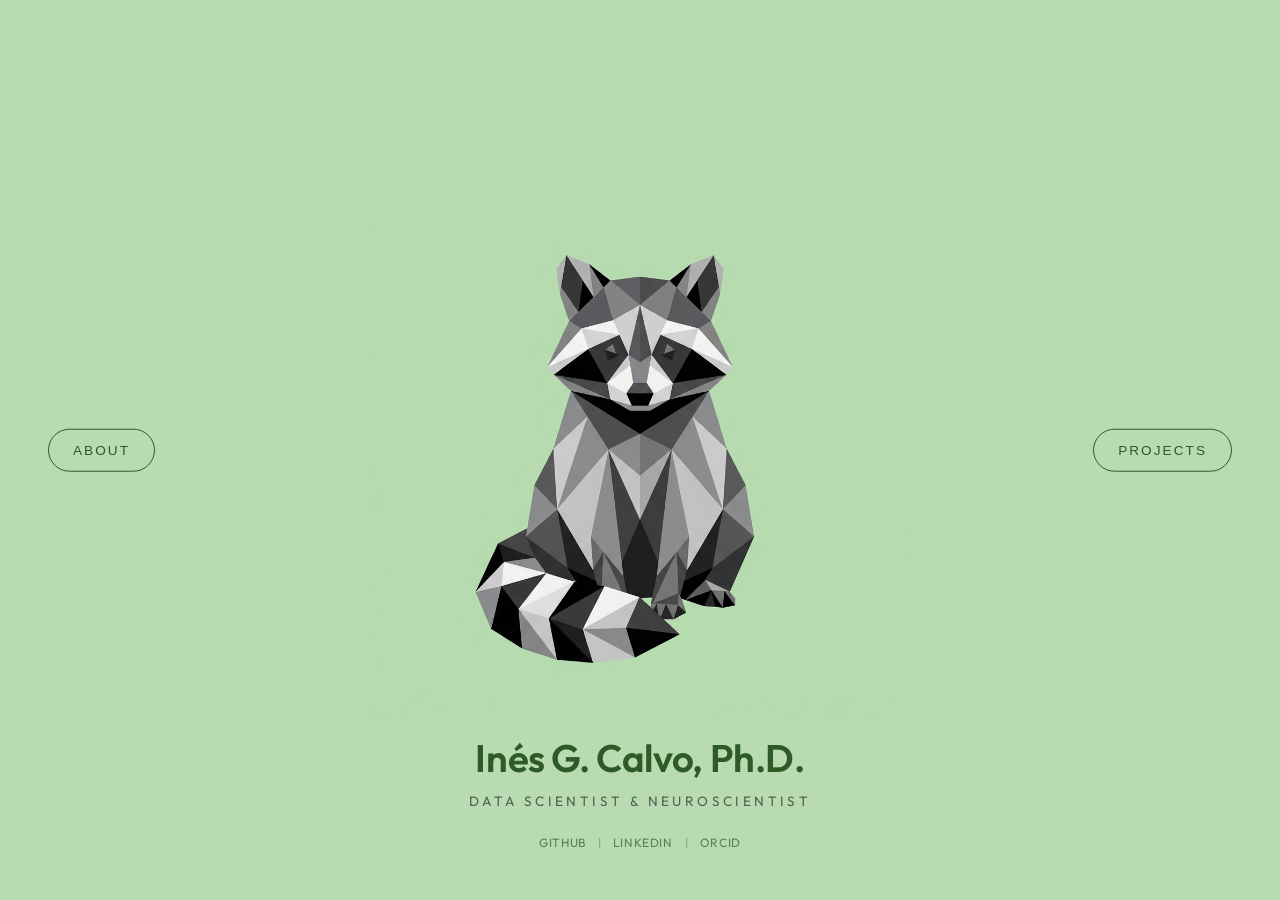
==== index.html @ 7e0a97ea "correct background" ====
<!DOCTYPE html>
<html lang="en">
<head>
  <meta charset="UTF-8">
  <meta name="viewport" content="width=device-width, initial-scale=1.0">
  <meta name="author" content="Inés G. Calvo">
  <meta name="description" content="Inés González Calvo — Data Scientist & Neuroscientist. Interactive Minimalist Portfolio.">
  <title>Inés G. Calvo · Data Scientist & Neuroscientist</title>
  <link rel="shortcut icon" href="img/logo_inesgcalvo.png">
  <link rel="stylesheet" href="css/style.css">
</head>
<body>

  <div class="app-container">
    
    <!-- Central Figure -->
    <div class="central-figure">
      <img src="img/raccoon.png" alt="Geometric Raccoon" class="raccoon-img">
    </div>

    <!-- UI Elements -->
    <div class="ui-overlay">
      <button class="ui-btn btn-left" id="open-about">About</button>
      <button class="ui-btn btn-right" id="open-projects">Projects</button>
      
      <div class="bottom-info">
        <h1 class="name-title">Inés G. Calvo, Ph.D.</h1>
        <p class="sub-title">Data Scientist & Neuroscientist</p>
        <nav class="social-links">
          <a href="https://github.com/inesgcalvo" target="_blank" class="social-link">GitHub</a>
          <span class="separator">|</span>
          <a href="https://www.linkedin.com/in/ines-g-calvo" target="_blank" class="social-link">LinkedIn</a>
          <span class="separator">|</span>
          <a href="https://orcid.org/0000-0002-2652-2160" target="_blank" class="social-link">ORCID</a>
        </nav>
      </div>
    </div>

  </div>

  <!-- About Panel -->
  <div class="info-panel" id="panel-about">
    <div class="panel-content">
      <button class="close-panel">&times;</button>
      <h2 class="panel-title">About Me</h2>
      <div class="panel-text" style="text-align: center;">
        <p class="lead-text">I have always been fascinated by neurons, their complexity and the way they connect to form intricate networks.</p>
        <p style="margin-top: 1rem;">Over the years, I have enjoyed producing, analyzing, and ultimately publishing data on synapses — the structures that enable communication between neurons. In 2023, I moved into industry to continue pursuing my passion: research involving structured and unstructured data.</p>
        <p style="margin-top: 1rem;">My work combines deep neuroscience expertise with modern machine learning, allowing me to bridge the worlds of academic research and applied AI.</p>
      </div>
    </div>
  </div>

  <!-- Projects Panel -->
  <div class="info-panel" id="panel-projects">
    <div class="panel-content">
      <button class="close-panel">&times;</button>
      <h2 class="panel-title">Selected Projects</h2>
      <div class="projects-grid">
        <article class="project-item">
          <h4>Neuropapers DB</h4>
          <p>ML model predicting journals for neuroscience publications using TensorFlow.</p>
          <a href="https://github.com/inesgcalvo/neuro_papers_db" target="_blank">View GitHub →</a>
        </article>
        
        <article class="project-item">
          <h4>Dog Breed Identifier</h4>
          <p>Deep learning vision model for identifying dog breeds.</p>
          <a href="https://github.com/inesgcalvo/dog_image_classification" target="_blank">View GitHub →</a>
        </article>
        
        <article class="project-item">
          <h4>Price Prediction</h4>
          <p>Regression model for heavy machinery auction prices.</p>
          <a href="https://github.com/inesgcalvo/Bulldozer_price_prediction" target="_blank">View GitHub →</a>
        </article>
      </div>
    </div>
  </div>

  <script src="js/main.js"></script>
</body>
</html>
---- css/style.css ----
/* ============================================================
   DESIGN SYSTEM — Inés G. Calvo · 'In Pieces' Style Redesign
   ============================================================ */

/* --- Google Fonts --- */
@import url('https://fonts.googleapis.com/css2?family=Outfit:wght@300;400;600&display=swap');

:root {
  /* Green Palette - Matching the raccoon image background exactly */
  --bg-color:       #b8dbb1; 
  --primary-green:  #2D5A27; /* Forest Green for UI */
  --accent-green:   #4CAF50; /* Leaf Green */
  --text-dark:      #1B3022; /* Deep Dark Green */
  --text-muted:     #4B6350; /* Muted Green */
  --white:          #FFFFFF;
  
  /* Typography - Strictly Sans-Serif */
  --font-main:      'Outfit', sans-serif;

  /* Transitions */
  --ease-smooth: cubic-bezier(0.25, 0.46, 0.45, 0.94);
  --ease-snap:   cubic-bezier(0.16, 1, 0.3, 1);
}

/* --- Reset & Base --- */
*, *::before, *::after { box-sizing: border-box; margin: 0; padding: 0; }

html, body {
  width: 100%;
  height: 100%;
  overflow: hidden; /* Disable scrolling */
}

body {
  font-family: var(--font-main);
  background-color: var(--bg-color);
  color: var(--text-dark);
  line-height: 1.6;
}

/* --- Main Layout --- */
.app-container {
  position: relative;
  width: 100vw;
  height: 100vh;
  display: flex;
  flex-direction: column;
  align-items: center;
  justify-content: center;
}

/* --- Central Figure --- */
.central-figure {
  width: clamp(280px, 45vw, 550px);
  position: relative;
  z-index: 2;
  animation: fadeInScale 1.8s var(--ease-snap) both;
}

.raccoon-img {
  width: 100%;
  height: auto;
  /* No shadow/frame as requested */
}

/* --- UI Elements (Floating) --- */
.ui-overlay {
  position: absolute;
  inset: 0;
  pointer-events: none;
  z-index: 10;
}

.ui-btn {
  pointer-events: auto;
  background: transparent;
  border: 1.5px solid var(--primary-green);
  color: var(--primary-green);
  padding: 0.8rem 1.5rem;
  border-radius: 50px;
  font-size: 0.85rem;
  text-transform: uppercase;
  letter-spacing: 0.15em;
  cursor: pointer;
  transition: all 0.3s var(--ease-smooth);
}

.ui-btn:hover {
  background: var(--primary-green);
  color: var(--bg-color);
  transform: scale(1.05);
}

/* Positions matching 'In Pieces' */
.btn-left {
  position: absolute;
  left: 3rem;
  top: 50%;
  transform: translateY(-50%);
}

.btn-right {
  position: absolute;
  right: 3rem;
  top: 50%;
  transform: translateY(-50%);
}

.bottom-info {
  position: absolute;
  bottom: 3rem;
  left: 50%;
  transform: translateX(-50%);
  text-align: center;
  pointer-events: auto;
  width: 100%;
}

.name-title {
  font-weight: 600;
  font-size: clamp(1.4rem, 3vw, 2.4rem);
  color: var(--primary-green);
  margin-bottom: 0.1rem;
  letter-spacing: -0.01em;
}

.sub-title {
  font-size: 0.85rem;
  text-transform: uppercase;
  letter-spacing: 0.25em;
  color: var(--text-muted);
  margin-bottom: 1.25rem;
}

.social-links {
  display: flex;
  justify-content: center;
  align-items: center;
  gap: 0.75rem;
  pointer-events: auto;
}

.social-link {
  color: var(--primary-green);
  text-decoration: none;
  font-size: 0.75rem;
  letter-spacing: 0.05em;
  text-transform: uppercase;
  opacity: 0.7;
  transition: opacity 0.3s;
}

.social-link:hover { opacity: 1; }

.separator {
  color: var(--primary-green);
  font-size: 0.75rem;
  opacity: 0.4;
}

/* --- Info Panels (Modals) --- */
.info-panel {
  position: fixed;
  inset: 0;
  background: rgba(45, 90, 39, 0.95); /* Dark green semi-transparent */
  display: flex;
  align-items: center;
  justify-content: center;
  z-index: 100;
  opacity: 0;
  visibility: hidden;
  transition: all 0.5s var(--ease-smooth);
  backdrop-filter: blur(10px);
}

.info-panel.active {
  opacity: 1;
  visibility: visible;
}

.panel-content {
  background: var(--bg-color);
  width: 90%;
  max-width: 600px;
  padding: 3rem;
  border-radius: 12px;
  position: relative;
  transform: translateY(20px);
  transition: transform 0.5s var(--ease-snap);
}

.info-panel.active .panel-content {
  transform: translateY(0);
}

.close-panel {
  position: absolute;
  top: 1.5rem;
  right: 1.5rem;
  background: none;
  border: none;
  font-size: 1.5rem;
  color: var(--primary-green);
  cursor: pointer;
}

.panel-title {
  font-size: 2rem;
  margin-bottom: 1.5rem;
  color: var(--primary-green);
  text-transform: uppercase;
  letter-spacing: 0.1em;
}

.panel-text {
  color: var(--text-dark);
  font-size: 1.1rem;
  text-align: center;
}

.projects-grid {
  display: flex;
  flex-direction: column;
  gap: 1.5rem;
  margin-top: 1rem;
  text-align: center;
}

.project-item {
  padding: 0 0 1.5rem 0;
  border-bottom: 1px solid rgba(45, 90, 39, 0.1);
}

.project-item:last-child {
  border-bottom: none;
}

.project-item h4 {
  font-size: 1.1rem;
  margin-bottom: 0.2rem;
}

.project-item p {
  font-size: 0.9rem;
  color: var(--text-muted);
}

.project-item a {
  color: var(--accent-green);
  text-decoration: none;
  font-weight: 600;
  font-size: 0.8rem;
}

/* --- Animations --- */
@keyframes fadeInScale {
  from { opacity: 0; transform: scale(0.85); }
  to   { opacity: 1; transform: scale(1); }
}

/* --- Responsive --- */
@media (max-width: 800px) {
  .btn-left, .btn-right {
    top: auto;
    bottom: 10rem;
    transform: none;
  }
  .btn-left { left: 2rem; }
  .btn-right { right: 2rem; }
  .name-title { font-size: 1.8rem; }
}
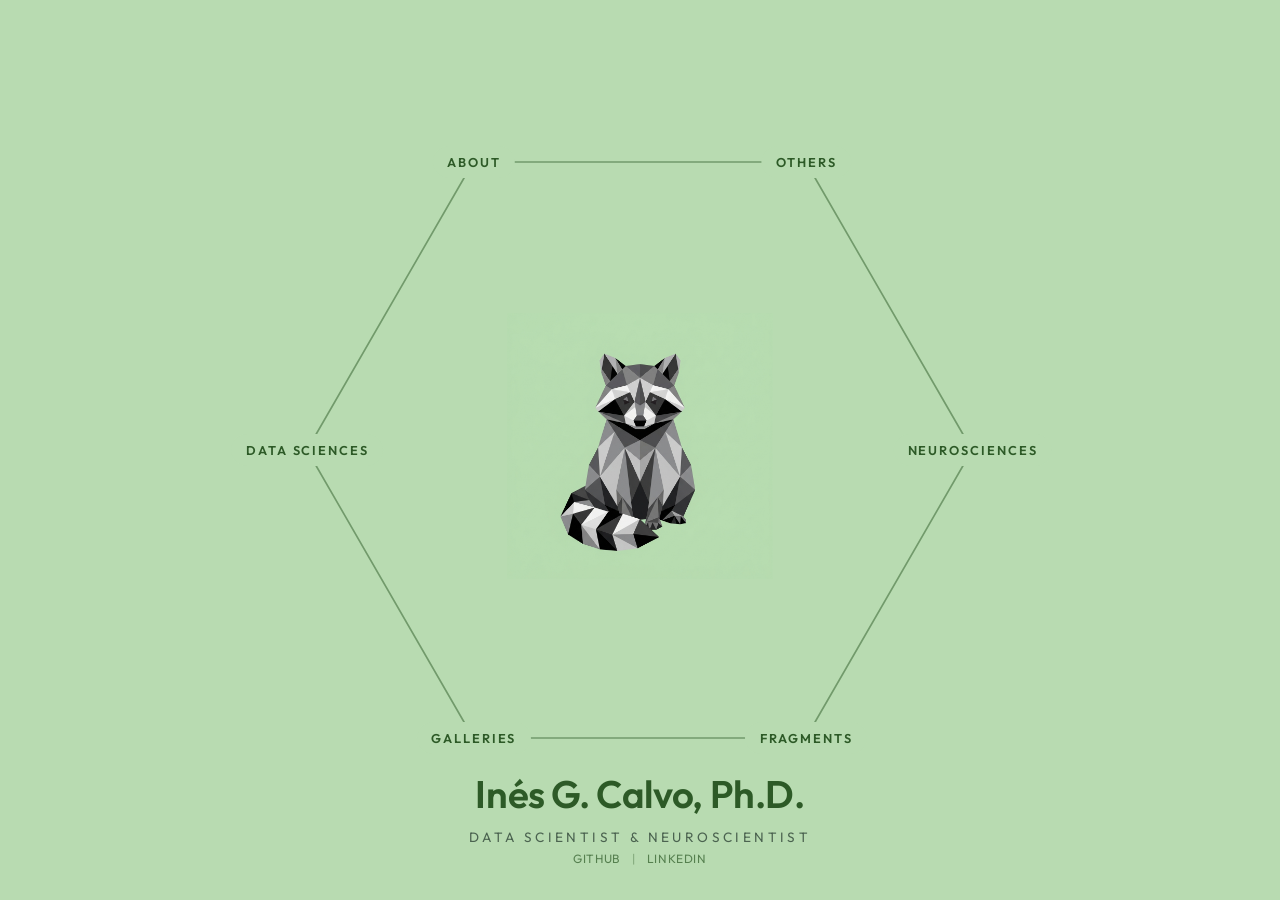
==== commit 28aaea66: "molecule" ====
--- a/index.html
+++ b/index.html
@@ -12,72 +12,206 @@
 <body>
 
   <div class="app-container">
-    
-    <!-- Central Figure -->
-    <div class="central-figure">
-      <img src="img/raccoon.png" alt="Geometric Raccoon" class="raccoon-img">
+
+    <!-- Hexagonal molecule: bonds + central figure + 6 vertices -->
+    <div class="molecule" id="molecule">
+
+      <!-- Bonds (hexagon edges) -->
+      <svg class="hex-bonds" viewBox="0 0 100 86.6" aria-hidden="true" focusable="false">
+        <polygon points="100,43.3 75,0 25,0 0,43.3 25,86.6 75,86.6"/>
+      </svg>
+
+      <!-- Central Figure -->
+      <div class="central-figure">
+        <img src="img/raccoon.png" alt="Geometric Raccoon" class="raccoon-img">
+      </div>
+
+      <!-- Vertices (atoms) + their branches -->
+      <div class="hex-nodes">
+
+        <!-- Top left -->
+        <div class="vertex v-nw">
+          <button class="node" data-hub="about" aria-expanded="false">About</button>
+          <div class="branch" id="branch-about">
+            <div class="twig" style="--a: 32deg">
+              <span class="bond"></span>
+              <a class="sub" href="bio.html">Bio</a>
+            </div>
+            <div class="twig" style="--a: 60deg">
+              <span class="bond"></span>
+              <a class="sub" href="cv.html">CV</a>
+            </div>
+            <div class="twig" style="--a: 88deg">
+              <span class="bond"></span>
+              <a class="sub" href="contact.html">Contact</a>
+            </div>
+          </div>
+        </div>
+
+        <!-- Top right -->
+        <div class="vertex v-ne">
+          <button class="node" data-panel="panel-others">Others</button>
+        </div>
+
+        <!-- Middle right -->
+        <div class="vertex v-e">
+          <button class="node" data-hub="neuro" aria-expanded="false">Neurosciences</button>
+          <div class="branch" id="branch-neuro">
+            <div class="twig" style="--a: 208deg">
+              <span class="bond"></span>
+              <a class="sub" href="publications.html">Publications</a>
+            </div>
+            <div class="twig" style="--a: 180deg">
+              <span class="bond"></span>
+              <a class="sub" href="experiences.html">Experiences</a>
+            </div>
+            <div class="twig" style="--a: 152deg">
+              <span class="bond"></span>
+              <a class="sub" href="https://orcid.org/0000-0002-2652-2160" target="_blank" rel="noopener">ORCID</a>
+            </div>
+          </div>
+        </div>
+
+        <!-- Bottom right -->
+        <div class="vertex v-se">
+          <button class="node" data-panel="panel-fragments">Fragments</button>
+        </div>
+
+        <!-- Bottom left -->
+        <div class="vertex v-sw">
+          <button class="node" data-hub="galleries" aria-expanded="false">Galleries</button>
+          <div class="branch" id="branch-galleries">
+            <div class="twig" style="--a: -80deg">
+              <span class="bond"></span>
+              <button class="sub" data-panel="panel-photography">Photography</button>
+            </div>
+            <div class="twig" style="--a: -40deg">
+              <span class="bond"></span>
+              <button class="sub" data-panel="panel-drawings">Drawings</button>
+            </div>
+          </div>
+        </div>
+
+        <!-- Middle left -->
+        <div class="vertex v-w">
+          <button class="node" data-hub="data" aria-expanded="false">Data Sciences</button>
+          <div class="branch" id="branch-data">
+            <div class="twig" style="--a: -28deg">
+              <span class="bond"></span>
+              <button class="sub" data-panel="panel-projects">Projects</button>
+            </div>
+            <div class="twig" style="--a: 28deg">
+              <span class="bond"></span>
+              <button class="sub" data-panel="panel-models">Models</button>
+            </div>
+          </div>
+        </div>
+
+      </div>
     </div>
 
     <!-- UI Elements -->
     <div class="ui-overlay">
-      <button class="ui-btn btn-left" id="open-about">About</button>
-      <button class="ui-btn btn-right" id="open-projects">Projects</button>
-      
       <div class="bottom-info">
         <h1 class="name-title">Inés G. Calvo, Ph.D.</h1>
-        <p class="sub-title">Data Scientist & Neuroscientist</p>
+        <p class="sub-title">Data Scientist &amp; Neuroscientist</p>
         <nav class="social-links">
-          <a href="https://github.com/inesgcalvo" target="_blank" class="social-link">GitHub</a>
+          <a href="https://github.com/inesgcalvo" target="_blank" rel="noopener" class="social-link">GitHub</a>
           <span class="separator">|</span>
-          <a href="https://www.linkedin.com/in/ines-g-calvo" target="_blank" class="social-link">LinkedIn</a>
-          <span class="separator">|</span>
-          <a href="https://orcid.org/0000-0002-2652-2160" target="_blank" class="social-link">ORCID</a>
+          <a href="https://www.linkedin.com/in/ines-g-calvo" target="_blank" rel="noopener" class="social-link">LinkedIn</a>
         </nav>
       </div>
     </div>
 
-  </div>
-
-  <!-- About Panel -->
-  <div class="info-panel" id="panel-about">
-    <div class="panel-content">
-      <button class="close-panel">&times;</button>
-      <h2 class="panel-title">About Me</h2>
-      <div class="panel-text" style="text-align: center;">
-        <p class="lead-text">I have always been fascinated by neurons, their complexity and the way they connect to form intricate networks.</p>
-        <p style="margin-top: 1rem;">Over the years, I have enjoyed producing, analyzing, and ultimately publishing data on synapses — the structures that enable communication between neurons. In 2023, I moved into industry to continue pursuing my passion: research involving structured and unstructured data.</p>
-        <p style="margin-top: 1rem;">My work combines deep neuroscience expertise with modern machine learning, allowing me to bridge the worlds of academic research and applied AI.</p>
-      </div>
-    </div>
   </div>
 
   <!-- Projects Panel -->
   <div class="info-panel" id="panel-projects">
     <div class="panel-content">
-      <button class="close-panel">&times;</button>
-      <h2 class="panel-title">Selected Projects</h2>
+      <button class="close-panel" aria-label="Close">&times;</button>
+      <h2 class="panel-title">Projects</h2>
       <div class="projects-grid">
         <article class="project-item">
           <h4>Neuropapers DB</h4>
           <p>ML model predicting journals for neuroscience publications using TensorFlow.</p>
-          <a href="https://github.com/inesgcalvo/neuro_papers_db" target="_blank">View GitHub →</a>
+          <a href="https://github.com/inesgcalvo/neuro_papers_db" target="_blank" rel="noopener">View GitHub →</a>
         </article>
-        
+
         <article class="project-item">
           <h4>Dog Breed Identifier</h4>
           <p>Deep learning vision model for identifying dog breeds.</p>
-          <a href="https://github.com/inesgcalvo/dog_image_classification" target="_blank">View GitHub →</a>
+          <a href="https://github.com/inesgcalvo/dog_image_classification" target="_blank" rel="noopener">View GitHub →</a>
         </article>
-        
+
         <article class="project-item">
           <h4>Price Prediction</h4>
           <p>Regression model for heavy machinery auction prices.</p>
-          <a href="https://github.com/inesgcalvo/Bulldozer_price_prediction" target="_blank">View GitHub →</a>
+          <a href="https://github.com/inesgcalvo/Bulldozer_price_prediction" target="_blank" rel="noopener">View GitHub →</a>
         </article>
+      </div>
+    </div>
+  </div>
+
+  <!-- Models Panel — TODO: replace with real content -->
+  <div class="info-panel" id="panel-models">
+    <div class="panel-content">
+      <button class="close-panel" aria-label="Close">&times;</button>
+      <h2 class="panel-title">Models</h2>
+      <div class="panel-text wip">
+        <p class="lead-text">Under construction.</p>
+        <p>Trained models, experiments and notebooks will live here soon.</p>
+      </div>
+    </div>
+  </div>
+
+  <!-- Photography Panel — TODO: replace with real content -->
+  <div class="info-panel" id="panel-photography">
+    <div class="panel-content">
+      <button class="close-panel" aria-label="Close">&times;</button>
+      <h2 class="panel-title">Photography</h2>
+      <div class="panel-text wip">
+        <p class="lead-text">Under construction.</p>
+        <p>A selection of photographs is on its way.</p>
+      </div>
+    </div>
+  </div>
+
+  <!-- Drawings Panel — TODO: replace with real content -->
+  <div class="info-panel" id="panel-drawings">
+    <div class="panel-content">
+      <button class="close-panel" aria-label="Close">&times;</button>
+      <h2 class="panel-title">Drawings</h2>
+      <div class="panel-text wip">
+        <p class="lead-text">Under construction.</p>
+        <p>Sketches and illustrations are on their way.</p>
+      </div>
+    </div>
+  </div>
+
+  <!-- Others Panel -->
+  <div class="info-panel" id="panel-others">
+    <div class="panel-content">
+      <button class="close-panel" aria-label="Close">&times;</button>
+      <h2 class="panel-title">Others</h2>
+      <div class="panel-text wip">
+        <p class="lead-text">Under construction.</p>
+        <p>This branch of the molecule is still growing.</p>
+      </div>
+    </div>
+  </div>
+
+  <!-- Fragments Panel -->
+  <div class="info-panel" id="panel-fragments">
+    <div class="panel-content">
+      <button class="close-panel" aria-label="Close">&times;</button>
+      <h2 class="panel-title">Fragments</h2>
+      <div class="panel-text wip">
+        <p class="lead-text">Under construction.</p>
+        <p>Small pieces, notes and unfinished ideas will be collected here.</p>
       </div>
     </div>
   </div>
 
   <script src="js/main.js"></script>
 </body>
-</html>+</html>
--- a/css/style.css
+++ b/css/style.css
@@ -17,6 +17,12 @@
   /* Typography - Strictly Sans-Serif */
   --font-main:      'Outfit', sans-serif;
 
+  /* Molecule geometry — width of the regular hexagon (vertex to vertex).
+     Its height is always width * sin(60°) = width * 0.8660254 */
+  --hex-w: min(80vw, 64vh * 1.1547, 820px);
+  /* Length of a branch bond, from the vertex outwards */
+  --twig-L: calc(var(--hex-w) * 0.2);
+
   /* Transitions */
   --ease-smooth: cubic-bezier(0.25, 0.46, 0.45, 0.94);
   --ease-snap:   cubic-bezier(0.16, 1, 0.3, 1);
@@ -49,12 +55,48 @@
   justify-content: center;
 }
 
+/* --- Molecule (hexagonal carbon ring) --- */
+.molecule {
+  position: relative;
+  width: var(--hex-w);
+  aspect-ratio: 1 / 0.8660254; /* regular hexagon bounding box */
+  display: flex;
+  align-items: center;
+  justify-content: center;
+  z-index: 2;
+  transition: transform 0.5s var(--ease-snap);
+}
+
+/* Branches grow inwards, so the raccoon steps back while one is open */
+.molecule.has-open .central-figure { opacity: 0.3; }
+
+/* Bonds — the drawn edges of the hexagon */
+.hex-bonds {
+  position: absolute;
+  inset: 0;
+  width: 100%;
+  height: 100%;
+  overflow: visible;
+  pointer-events: none;
+}
+
+.hex-bonds polygon {
+  fill: none;
+  stroke: var(--primary-green);
+  stroke-width: 0.25;      /* viewBox units — scales with the hexagon */
+  stroke-linejoin: round;
+  opacity: 0.5;
+  stroke-dasharray: 300;         /* perimeter = 6 * 50 in viewBox units */
+  animation: drawBonds 2.4s var(--ease-smooth) 0.3s both;
+}
+
 /* --- Central Figure --- */
 .central-figure {
-  width: clamp(280px, 45vw, 550px);
+  width: 40%;
   position: relative;
   z-index: 2;
   animation: fadeInScale 1.8s var(--ease-snap) both;
+  transition: opacity 0.5s var(--ease-smooth);
 }
 
 .raccoon-img {
@@ -63,6 +105,132 @@
   /* No shadow/frame as requested */
 }
 
+/* --- Nodes (atoms sitting on the hexagon vertices) --- */
+.hex-nodes {
+  position: absolute;
+  inset: 0;
+  pointer-events: none;
+  z-index: 3;
+}
+
+/* A vertex is a zero-sized anchor: its node and its branch hang from it */
+.vertex { position: absolute; width: 0; height: 0; }
+
+.v-nw { left: 25%;  top: 0;    }
+.v-ne { left: 75%;  top: 0;    }
+.v-e  { left: 100%; top: 50%;  }
+.v-se { left: 75%;  top: 100%; }
+.v-sw { left: 25%;  top: 100%; }
+.v-w  { left: 0;    top: 50%;  }
+
+.node, .sub {
+  pointer-events: auto;
+  background: var(--bg-color); /* masks the bond behind the label */
+  border: none;
+  border-radius: 50px;
+  color: var(--primary-green);
+  font-family: var(--font-main);
+  text-transform: uppercase;
+  text-decoration: none;
+  white-space: nowrap;
+  cursor: pointer;
+  transition: color 0.3s var(--ease-smooth), transform 0.3s var(--ease-smooth);
+}
+
+/* Main nodes — the six hexagon vertices */
+.node {
+  position: absolute;
+  left: 0;
+  top: 0;
+  z-index: 2; /* the label masks the start of its own bonds */
+  transform: translate(-50%, -50%);
+  font-size: clamp(0.6rem, 1.05vw, 0.8rem);
+  font-weight: 600;
+  letter-spacing: 0.15em;
+  padding: 0.5rem 0.9rem;
+  animation: fadeInNode 1s var(--ease-snap) both;
+}
+
+.v-nw .node { animation-delay: 0.9s; }
+.v-ne .node { animation-delay: 1.05s; }
+.v-e  .node { animation-delay: 1.2s; }
+.v-se .node { animation-delay: 1.35s; }
+.v-sw .node { animation-delay: 1.5s; }
+.v-w  .node { animation-delay: 1.65s; }
+
+.node:hover,
+.node:focus-visible {
+  color: var(--accent-green);
+  outline: none;
+  transform: translate(-50%, -50%) scale(1.12);
+}
+
+.node.active { color: var(--accent-green); }
+
+/* --- Branches (the sub-nodes bonded to a vertex) --- */
+.branch {
+  position: absolute;
+  left: 0;
+  top: 0;
+  width: 0;
+  height: 0;
+  opacity: 0;
+  visibility: hidden;
+  transform: scale(0.7);
+  transform-origin: 0 0;
+  z-index: 1;
+  transition: opacity 0.35s var(--ease-smooth),
+              transform 0.45s var(--ease-snap),
+              visibility 0.35s;
+}
+
+.branch.open {
+  opacity: 1;
+  visibility: visible;
+  transform: scale(1);
+}
+
+/* Bond length per branch: short enough that the sub-nodes sit in the ring's
+   inner margin, clear of both the raccoon and the hexagon edges */
+#branch-about     { --twig-L: calc(var(--hex-w) * 0.18); }
+#branch-neuro     { --twig-L: calc(var(--hex-w) * 0.21); }
+#branch-data      { --twig-L: calc(var(--hex-w) * 0.19); }
+#branch-galleries { --twig-L: calc(var(--hex-w) * 0.19); }
+
+.twig { position: absolute; left: 0; top: 0; width: 0; height: 0; }
+
+/* The line from the vertex to its sub-node */
+.bond {
+  position: absolute;
+  left: 0;
+  top: 0;
+  width: var(--twig-L);
+  height: 1px;
+  background: var(--primary-green);
+  opacity: 0.45;
+  transform: rotate(var(--a));
+  transform-origin: 0 50%;
+}
+
+/* Sub-node: rotate out along the bond, then un-rotate so the text stays level */
+.sub {
+  position: absolute;
+  left: 0;
+  top: 0;
+  font-size: clamp(0.55rem, 0.95vw, 0.72rem);
+  font-weight: 400;
+  letter-spacing: 0.12em;
+  padding: 0.35rem 0.7rem;
+  transform: rotate(var(--a)) translateX(var(--twig-L)) rotate(calc(-1 * var(--a))) translate(-50%, -50%);
+}
+
+.sub:hover,
+.sub:focus-visible {
+  color: var(--accent-green);
+  outline: none;
+  transform: rotate(var(--a)) translateX(var(--twig-L)) rotate(calc(-1 * var(--a))) translate(-50%, -50%) scale(1.14);
+}
+
 /* --- UI Elements (Floating) --- */
 .ui-overlay {
   position: absolute;
@@ -71,44 +239,9 @@
   z-index: 10;
 }
 
-.ui-btn {
-  pointer-events: auto;
-  background: transparent;
-  border: 1.5px solid var(--primary-green);
-  color: var(--primary-green);
-  padding: 0.8rem 1.5rem;
-  border-radius: 50px;
-  font-size: 0.85rem;
-  text-transform: uppercase;
-  letter-spacing: 0.15em;
-  cursor: pointer;
-  transition: all 0.3s var(--ease-smooth);
-}
-
-.ui-btn:hover {
-  background: var(--primary-green);
-  color: var(--bg-color);
-  transform: scale(1.05);
-}
-
-/* Positions matching 'In Pieces' */
-.btn-left {
-  position: absolute;
-  left: 3rem;
-  top: 50%;
-  transform: translateY(-50%);
-}
-
-.btn-right {
-  position: absolute;
-  right: 3rem;
-  top: 50%;
-  transform: translateY(-50%);
-}
-
 .bottom-info {
   position: absolute;
-  bottom: 3rem;
+  bottom: 2rem;
   left: 50%;
   transform: translateX(-50%);
   text-align: center;
@@ -129,7 +262,6 @@
   text-transform: uppercase;
   letter-spacing: 0.25em;
   color: var(--text-muted);
-  margin-bottom: 1.25rem;
 }
 
 .social-links {
@@ -252,20 +384,267 @@
   font-size: 0.8rem;
 }
 
+/* Under-construction panels */
+.wip .lead-text {
+  text-transform: uppercase;
+  letter-spacing: 0.18em;
+  font-size: 0.8rem;
+  color: var(--primary-green);
+  margin-bottom: 0.75rem;
+}
+
+.wip p:last-child { color: var(--text-muted); font-size: 1rem; }
+
 /* --- Animations --- */
 @keyframes fadeInScale {
   from { opacity: 0; transform: scale(0.85); }
   to   { opacity: 1; transform: scale(1); }
 }
 
+@keyframes drawBonds {
+  from { stroke-dashoffset: 300; opacity: 0; }
+  to   { stroke-dashoffset: 0;   opacity: 0.5; }
+}
+
+@keyframes fadeInNode {
+  from { opacity: 0; }
+  to   { opacity: 1; }
+}
+
+@media (prefers-reduced-motion: reduce) {
+  .hex-bonds polygon, .node, .central-figure { animation: none; }
+  .hex-bonds polygon { stroke-dashoffset: 0; }
+}
+
 /* --- Responsive --- */
 @media (max-width: 800px) {
-  .btn-left, .btn-right {
-    top: auto;
-    bottom: 10rem;
+  /* Narrower ring so the left/right labels stay inside the viewport */
+  :root { --hex-w: min(78vw, 56vh * 1.1547); }
+  .central-figure { width: 38%; }
+
+  .node {
+    font-size: 0.56rem;
+    letter-spacing: 0.06em;
+    padding: 0.35rem 0.45rem;
+  }
+
+  .name-title { font-size: 1.8rem; }
+
+  /* A radial fan is too tight on a phone: inside the ring the branch becomes
+     a vertical chain instead, over the (faded) raccoon */
+  .molecule.has-open .central-figure { opacity: 0.12; }
+
+  .branch {
+    /* fixed, not absolute: the vertex it hangs from has zero size, so
+       percentages there resolve to the vertex itself, not the ring centre */
+    position: fixed;
+    left: 50%;
+    top: 50%;
+    width: auto;
+    height: auto;
+    display: flex;
+    flex-direction: column;
+    align-items: center;
+    gap: 0.45rem;
+    transform: translate(-50%, -50%) scale(0.8);
+    transform-origin: 50% 50%;
+    z-index: 4;
+  }
+
+  .branch.open { transform: translate(-50%, -50%) scale(1); }
+
+  /* The chain line behind the stacked sub-nodes */
+  .branch::before {
+    content: '';
+    position: absolute;
+    left: 50%;
+    top: 0.4rem;
+    bottom: 0.4rem;
+    width: 1px;
+    background: var(--primary-green);
+    opacity: 0.4;
+  }
+
+  .twig {
+    position: relative;
+    width: auto;
+    height: auto;
+    z-index: 1;
+  }
+
+  .bond { display: none; }
+
+  .sub {
+    position: static;
     transform: none;
+    font-size: 0.58rem;
+    padding: 0.35rem 0.7rem;
   }
-  .btn-left { left: 2rem; }
-  .btn-right { right: 2rem; }
-  .name-title { font-size: 1.8rem; }
-}
+
+  .sub:hover, .sub:focus-visible { transform: scale(1.08); }
+}
+
+/* ============================================================
+   SUB-PAGES (bio, cv, contact, publications, experiences)
+   ============================================================ */
+
+html.page-html { height: auto; overflow-y: auto; }
+
+body.page {
+  height: auto;
+  min-height: 100%;
+  overflow-y: auto;
+}
+
+.page-wrap {
+  max-width: 780px;
+  margin: 0 auto;
+  padding: 3rem 1.5rem 5rem;
+}
+
+.page-nav {
+  display: flex;
+  align-items: center;
+  gap: 0.6rem;
+  margin-bottom: 3.5rem;
+}
+
+.back-link {
+  display: inline-flex;
+  align-items: center;
+  gap: 0.5rem;
+  color: var(--primary-green);
+  text-decoration: none;
+  font-size: 0.72rem;
+  text-transform: uppercase;
+  letter-spacing: 0.18em;
+  opacity: 0.75;
+  transition: opacity 0.3s, transform 0.3s var(--ease-smooth);
+}
+
+.back-link:hover { opacity: 1; transform: translateX(-3px); }
+
+/* Small hexagon mark next to the back link */
+.hex-mark { width: 14px; height: 13px; }
+.hex-mark polygon { fill: none; stroke: var(--primary-green); stroke-width: 6; }
+
+.page-header { margin-bottom: 2.5rem; }
+
+.page-title {
+  font-size: clamp(1.9rem, 5vw, 2.8rem);
+  font-weight: 600;
+  color: var(--primary-green);
+  text-transform: uppercase;
+  letter-spacing: 0.1em;
+  line-height: 1.15;
+}
+
+.page-kicker {
+  font-size: 0.8rem;
+  text-transform: uppercase;
+  letter-spacing: 0.22em;
+  color: var(--text-muted);
+  margin-top: 0.6rem;
+}
+
+.page-body { font-size: 1.05rem; color: var(--text-dark); }
+.page-body p { margin-bottom: 1.1rem; }
+.page-body .lead-text { font-size: 1.25rem; }
+
+.page-section { margin-top: 3rem; }
+
+.section-title {
+  font-size: 0.78rem;
+  text-transform: uppercase;
+  letter-spacing: 0.2em;
+  color: var(--primary-green);
+  padding-bottom: 0.6rem;
+  margin-bottom: 1.25rem;
+  border-bottom: 1px solid rgba(45, 90, 39, 0.18);
+}
+
+/* Filled action button (CV download, mail) */
+.action-btn {
+  display: inline-flex;
+  align-items: center;
+  gap: 0.6rem;
+  background: var(--primary-green);
+  color: var(--bg-color);
+  border: none;
+  border-radius: 50px;
+  padding: 0.9rem 1.7rem;
+  font-family: var(--font-main);
+  font-size: 0.8rem;
+  font-weight: 600;
+  text-transform: uppercase;
+  letter-spacing: 0.15em;
+  text-decoration: none;
+  cursor: pointer;
+  transition: transform 0.3s var(--ease-smooth), opacity 0.3s;
+}
+
+.action-btn:hover { transform: translateY(-2px); opacity: 0.9; }
+
+.action-note {
+  font-size: 0.8rem;
+  color: var(--text-muted);
+  margin-top: 0.9rem;
+}
+
+/* Entry lists (experience, publications) */
+.entry {
+  padding-bottom: 1.6rem;
+  margin-bottom: 1.6rem;
+  border-bottom: 1px solid rgba(45, 90, 39, 0.12);
+}
+
+.entry:last-child { border-bottom: none; }
+
+.entry-meta {
+  font-size: 0.72rem;
+  text-transform: uppercase;
+  letter-spacing: 0.18em;
+  color: var(--text-muted);
+  margin-bottom: 0.3rem;
+}
+
+.entry h3 { font-size: 1.1rem; font-weight: 600; color: var(--primary-green); }
+.entry p { font-size: 0.95rem; color: var(--text-dark); margin-top: 0.35rem; }
+.entry a { color: var(--accent-green); font-weight: 600; font-size: 0.8rem; text-decoration: none; }
+
+.placeholder-note {
+  font-size: 0.8rem;
+  color: var(--text-muted);
+  font-style: italic;
+  margin-top: 1.5rem;
+}
+
+.page-footer {
+  margin-top: 4rem;
+  padding-top: 1.5rem;
+  border-top: 1px solid rgba(45, 90, 39, 0.18);
+  display: flex;
+  flex-wrap: wrap;
+  align-items: center;
+  justify-content: space-between;
+  gap: 1rem;
+}
+
+.page-footer p { font-size: 0.75rem; color: var(--text-muted); letter-spacing: 0.05em; }
+
+/* Small inline text button (e.g. "Copy address") */
+.text-btn {
+  background: none;
+  border: none;
+  color: var(--accent-green);
+  font-family: var(--font-main);
+  font-size: 0.78rem;
+  font-weight: 600;
+  letter-spacing: 0.08em;
+  text-transform: uppercase;
+  cursor: pointer;
+  padding: 0;
+  margin-left: 0.75rem;
+}
+
+.text-btn:hover { opacity: 0.75; }
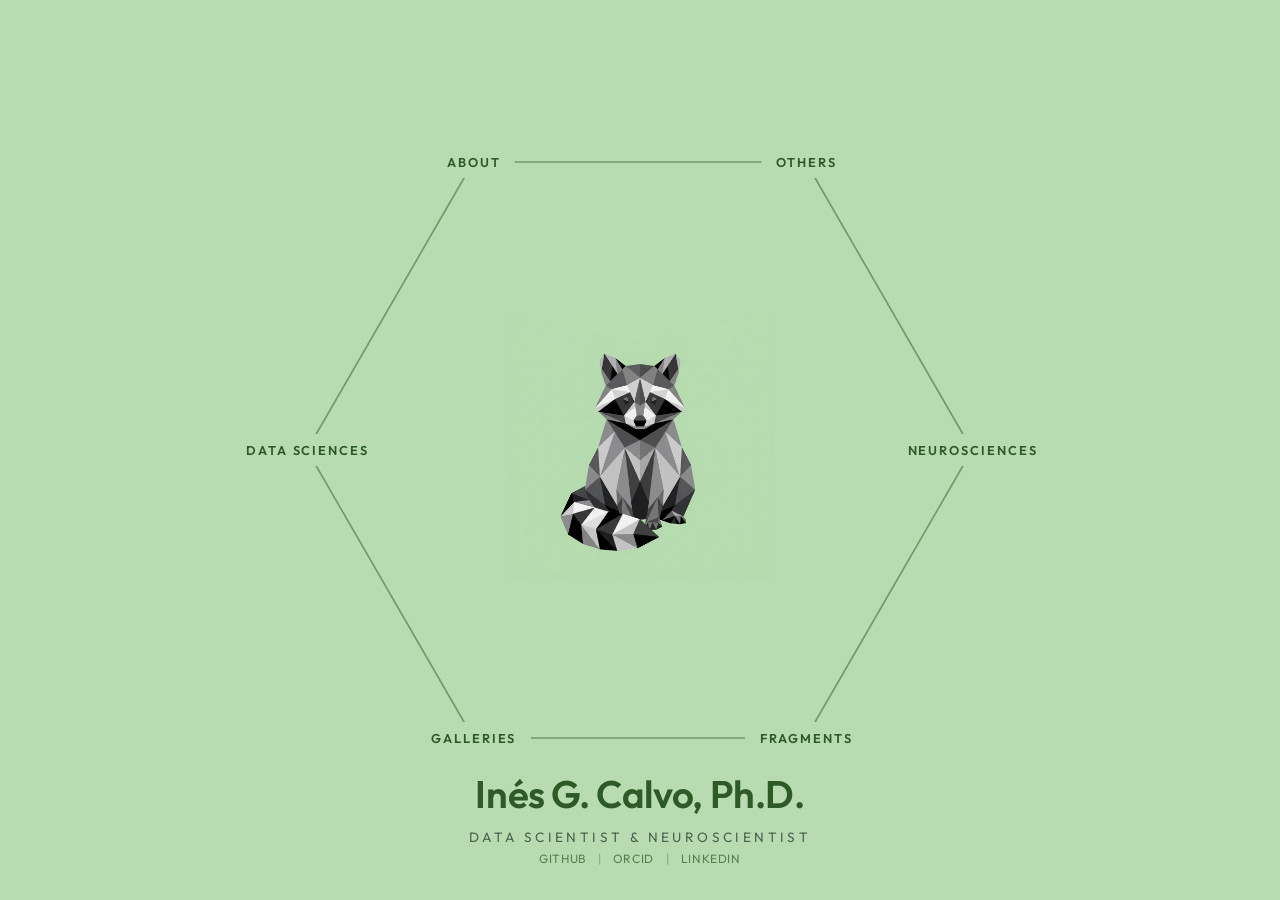
==== commit b5884606: "move ORCID link from Neurosciences branch to footer Place ORCID between GitHub and LinkedIn in the s" ====
--- a/index.html
+++ b/index.html
@@ -7,7 +7,7 @@
   <meta name="description" content="Inés González Calvo — Data Scientist & Neuroscientist. Interactive Minimalist Portfolio.">
   <title>Inés G. Calvo · Data Scientist & Neuroscientist</title>
   <link rel="shortcut icon" href="img/logo_inesgcalvo.png">
-  <link rel="stylesheet" href="css/style.css">
+  <link rel="stylesheet" href="css/style.css?v=2">
 </head>
 <body>
 
@@ -61,13 +61,9 @@
               <span class="bond"></span>
               <a class="sub" href="publications.html">Publications</a>
             </div>
-            <div class="twig" style="--a: 180deg">
+            <div class="twig" style="--a: 152deg">
               <span class="bond"></span>
               <a class="sub" href="experiences.html">Experiences</a>
-            </div>
-            <div class="twig" style="--a: 152deg">
-              <span class="bond"></span>
-              <a class="sub" href="https://orcid.org/0000-0002-2652-2160" target="_blank" rel="noopener">ORCID</a>
             </div>
           </div>
         </div>
@@ -118,6 +114,8 @@
         <nav class="social-links">
           <a href="https://github.com/inesgcalvo" target="_blank" rel="noopener" class="social-link">GitHub</a>
           <span class="separator">|</span>
+          <a href="https://orcid.org/0000-0002-2652-2160" target="_blank" rel="noopener" class="social-link">ORCID</a>
+          <span class="separator">|</span>
           <a href="https://www.linkedin.com/in/ines-g-calvo" target="_blank" rel="noopener" class="social-link">LinkedIn</a>
         </nav>
       </div>
@@ -212,6 +210,6 @@
     </div>
   </div>
 
-  <script src="js/main.js"></script>
+  <script src="js/main.js?v=2"></script>
 </body>
 </html>
